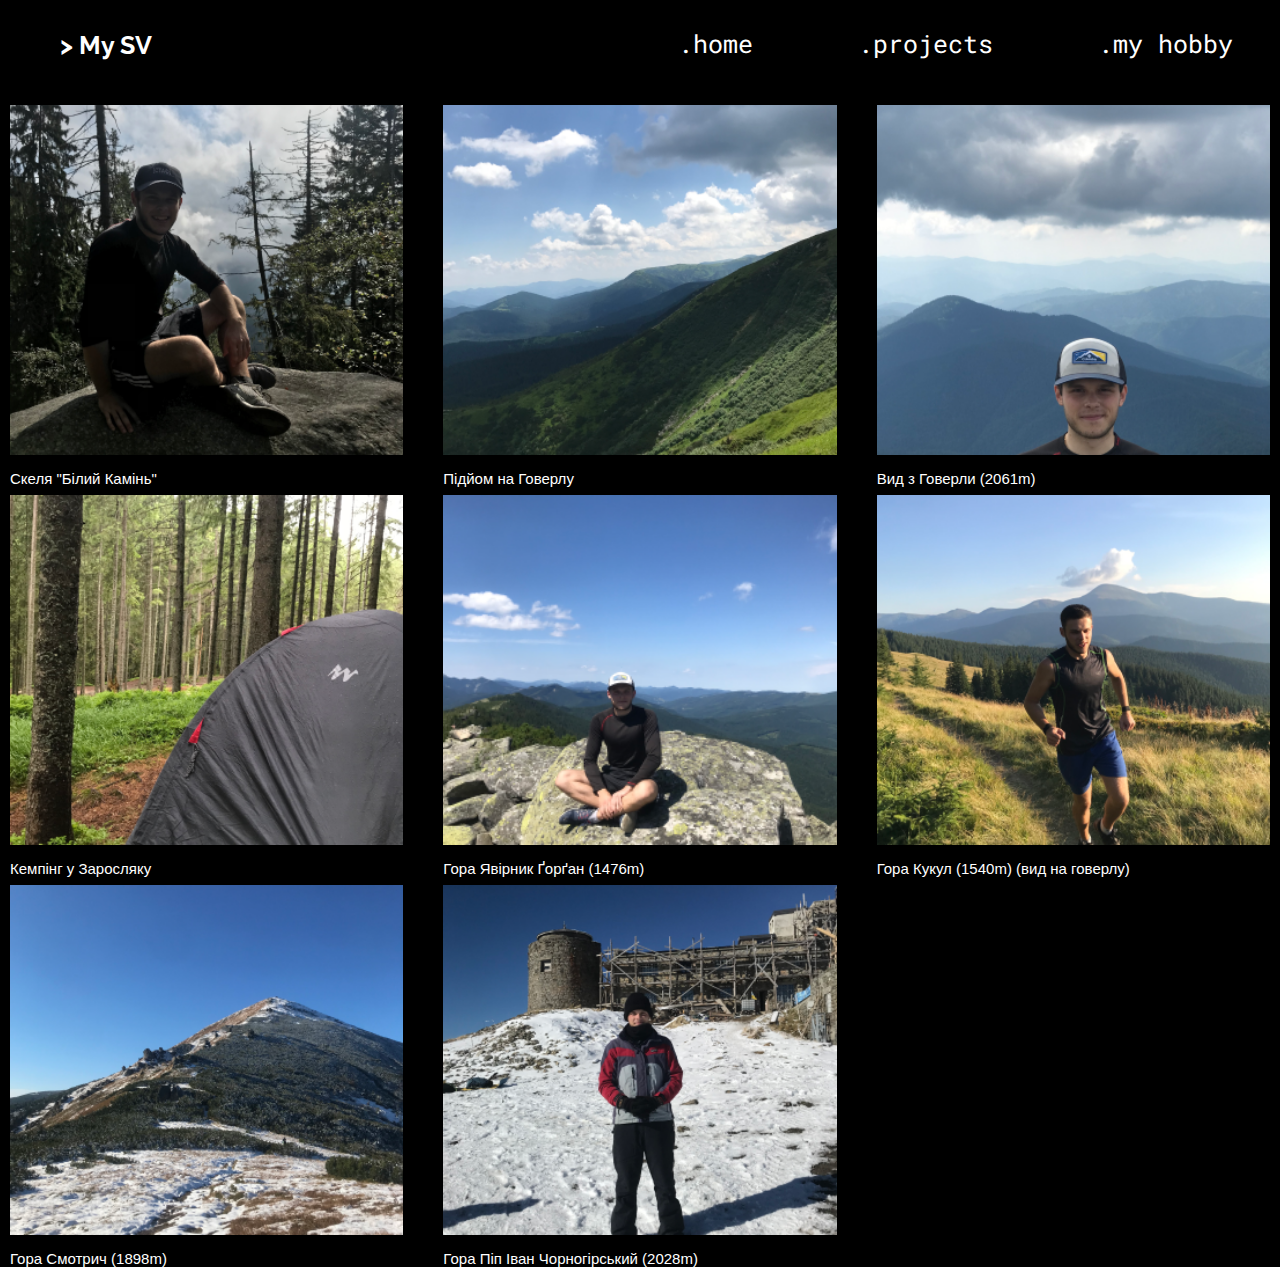
==== src/views/my-hobby.html @ 7e8e5f94 "add hobby view, styled all view" ====
<!DOCTYPE html>
<html lang="en">
  <head>
    <meta charset="UTF-8" />
    <meta http-equiv="X-UA-Compatible" content="IE=edge" />
    <meta name="viewport" content="width=device-width, initial-scale=1.0" />
    <title>Vova Moskalyuk CV</title>
    <link
      href="https://fonts.googleapis.com/css2?family=Press+Start+2P&display=swap"
      rel="stylesheet"
    />
    <link
      href="https://fonts.googleapis.com/css2?family=Raleway:wght@300;400;500&display=swap"
      rel="stylesheet"
    />
    <link
      href="https://fonts.googleapis.com/css?family=Roboto+Mono:100,100i,300,300i,400,400i,500,500i,700,700i"
      rel="stylesheet"
    />
    <link rel="stylesheet" href="../css/style.css" />
  </head>
  <body>
    <header class="header">
      <nav class="nav">
        <div class="logo">
          <a class="nav-link" href="#"><span>> </span>My SV</a>
        </div>
        <div class="hamburger">
          <div class="line"></div>
          <div class="line"></div>
          <div class="line"></div>
        </div>

        <ul class="nav-list">
          <li class="nav-item">
            <a class="nav-link hover--link" href="./home.html"
              ><span>.</span>home</a
            >
          </li>
          <li class="nav-item">
            <a class="nav-link hover--link" href="./projects.html"
              ><span>.</span>projects</a
            >
          </li>
          <li class="nav-item">
            <a class="nav-link hover--link" href="#"><span>.</span>my hobby</a>
          </li>
        </ul>
      </nav>
    </header>

    <main>
      <section class="gallery">
        <ul class="gallery-list gallery-list-js"></ul>

        <div class="lightbox js-lightbox">
          <div class="lightbox__overlay"></div>

          <div class="lightbox__content">
            <img class="lightbox__image" src="" alt="" />
          </div>

          <button
            type="button"
            class="lightbox__button"
            data-action="close-lightbox"
          ></button>
        </div>
      </section>
    </main>
    <footer></footer>

    <script type="module" src="../js/gallery.js"></script>
    <script type="module" src="../js/hamburg.js"></script>

    <script src="https://cdn.jsdelivr.net/npm/baffle@0.3.6/dist/baffle.min.js"></script>
  </body>
</html>
---- src/css/style.css ----
@import './components.css' screen;
@import './menu.css' screen;
@import './about-my.css' screen;
@import './gallery.css' screen;
@import './projects.css' screen;

html {
  box-sizing: border-box;
  min-height: 100%;
  font-size: 62.5%;
}

*,
*::before,
*::after {
  box-sizing: inherit;
}
body {
  font-family: 'Roboto Mono';
  color: white;
  margin: 0 1rem;
  background-color: #000000;
  perspective: 1px;
  transform-style: preserve-3d;
  height: 100%;
  overflow-y: scroll;
  overflow-x: hidden;
  font-size: 1.5rem;
}

img {
  display: block;
  max-width: 100%;
  height: auto;
}

.slider {
  position: absolute;
  top: 0;
  left: 0;
  width: 100%;
  height: 100vh;
  background: #0f0f0f;
  z-index: -1;
}

.logo {
  transition: 0.5s;
  margin: auto 0;
  font-family: 'Raleway', sans-serif;
  font-weight: 700;
  padding: 2rem 5rem;
}
.logo:hover {
  transform: scale(1.2);
  transition: 1s;
}

.parallax {
  background: url(../img/buildings-768773_1920.jpg) no-repeat center;
  background-size: cover;
  background-attachment: fixed;
  height: 400px;
}

@media screen and (max-width: 768px) {
  .line {
    width: 3rem;
    height: 0.3rem;
    background: white;
    margin: 0.5rem;
  }
}

.title {
  margin: 3rem 5rem 0;
  font-size: 5rem;
}

.title-sub--one {
  margin-left: -4rem;
}

.title-sub--two {
  margin-left: 4rem;
}

@media (min-width: 769px) and (max-width: 1024px) {
  .title {
    font-size: 10rem;
  }

  .title-inc {
    font-size: 5rem;
  }

  .text-gray {
    font-size: 2.5rem;
  }

  .text-info-sub {
    font-size: 2.6rem;
  }
  .bio-text {
    padding: 0 3rem;
    font-size: 2.2rem;
  }
}

@media (min-width: 1025px) and (max-width: 1439px) {
  .title {
    font-size: 10rem;
  }

  .title-inc {
    font-size: 5rem;
  }

  .text-info-item {
    display: block;
  }

  .text-gray {
    font-size: 2.7rem;
  }

  .text-info-sub {
    font-size: 3rem;
  }
  .bio-text {
    font-size: 3rem;
  }
}

@media (min-width: 1440px) {
  .title {
    font-size: 10rem;
  }
  .title-inc {
    font-size: 6rem;
  }

  .text-info {
    display: flex;
    justify-content: space-between;
  }

  .text-info-item {
    display: block;
  }

  .text-gray {
    font-size: 3.2rem;
  }

  .text-info-sub {
    font-size: 3.5rem;
    margin: 0;
  }
  .bio-text {
    font-size: 3rem;
    padding: 0 4rem;
  }
}
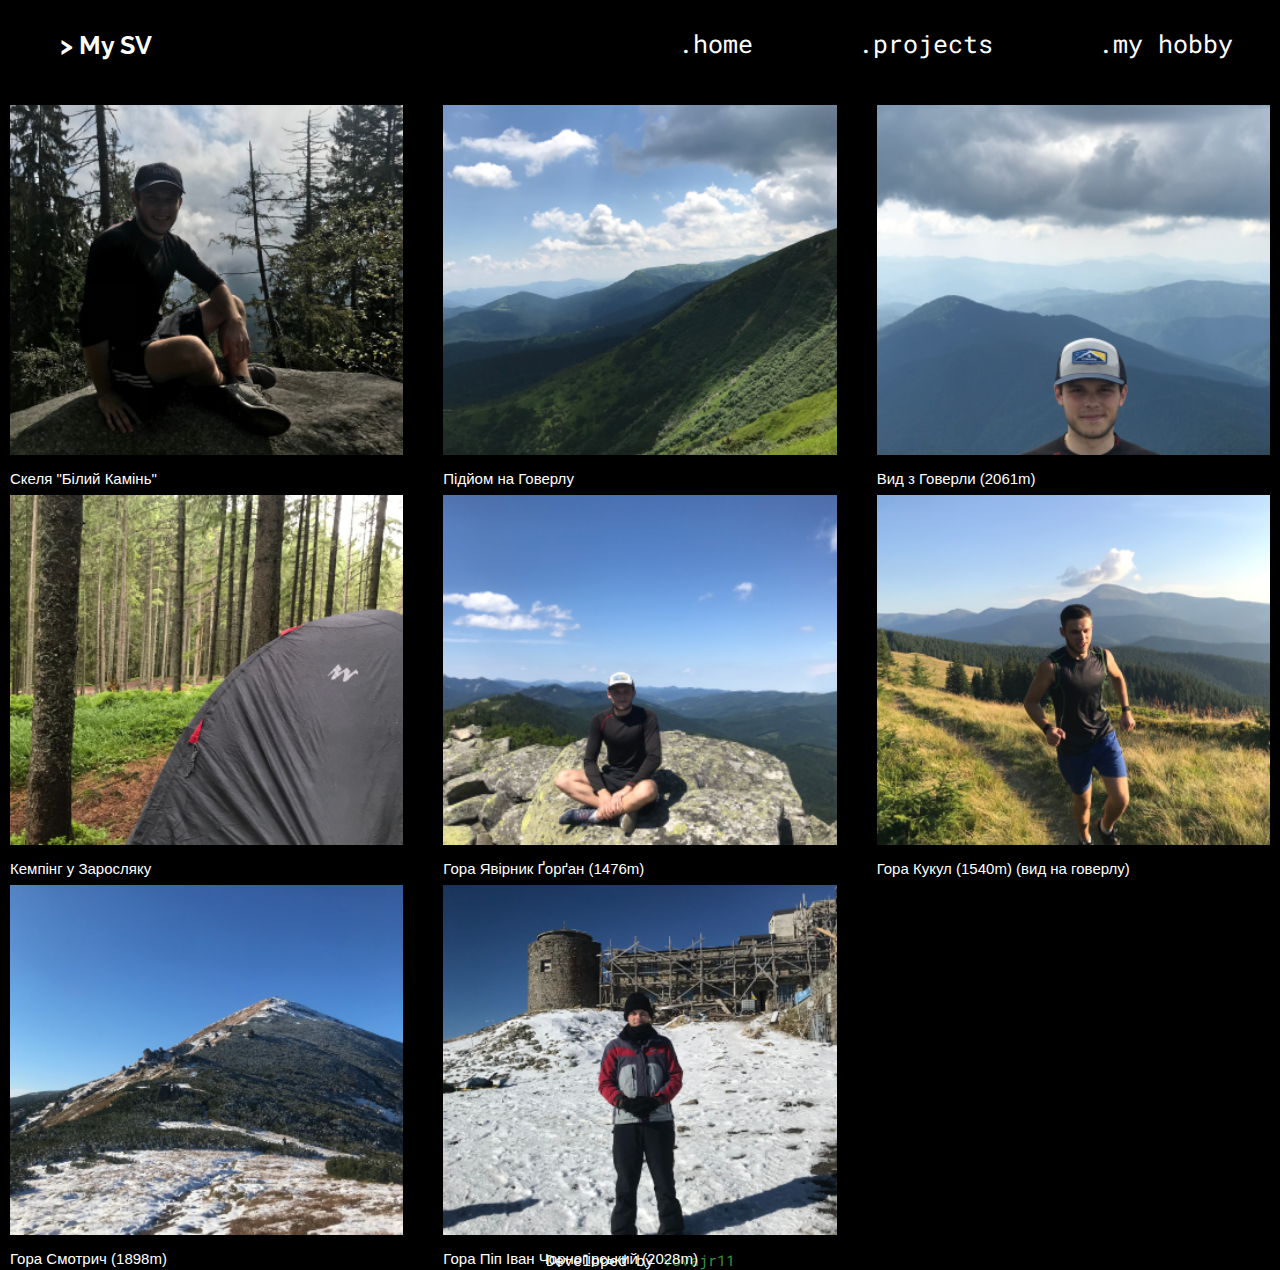
==== commit 8509048e: "add footer" ====
--- a/src/views/my-hobby.html
+++ b/src/views/my-hobby.html
@@ -68,7 +68,12 @@
         </div>
       </section>
     </main>
-    <footer></footer>
+    <footer>
+      Developed by
+      <a href="https://github.com/vovajr11" target="_black" class="link-profile"
+        >vovajr11</a
+      >
+    </footer>
 
     <script type="module" src="../js/gallery.js"></script>
     <script type="module" src="../js/hamburg.js"></script>
--- a/src/css/style.css
+++ b/src/css/style.css
@@ -1,3 +1,4 @@
+@import './normalize.css' screen;
 @import './components.css' screen;
 @import './menu.css' screen;
 @import './about-my.css' screen;
@@ -26,6 +27,10 @@
   overflow-y: scroll;
   overflow-x: hidden;
   font-size: 1.5rem;
+}
+
+footer {
+  text-align: center;
 }
 
 img {
@@ -61,6 +66,11 @@
   background-size: cover;
   background-attachment: fixed;
   height: 400px;
+}
+
+.link-profile {
+  color: #388e3c;
+  text-decoration: none;
 }
 
 @media screen and (max-width: 768px) {
